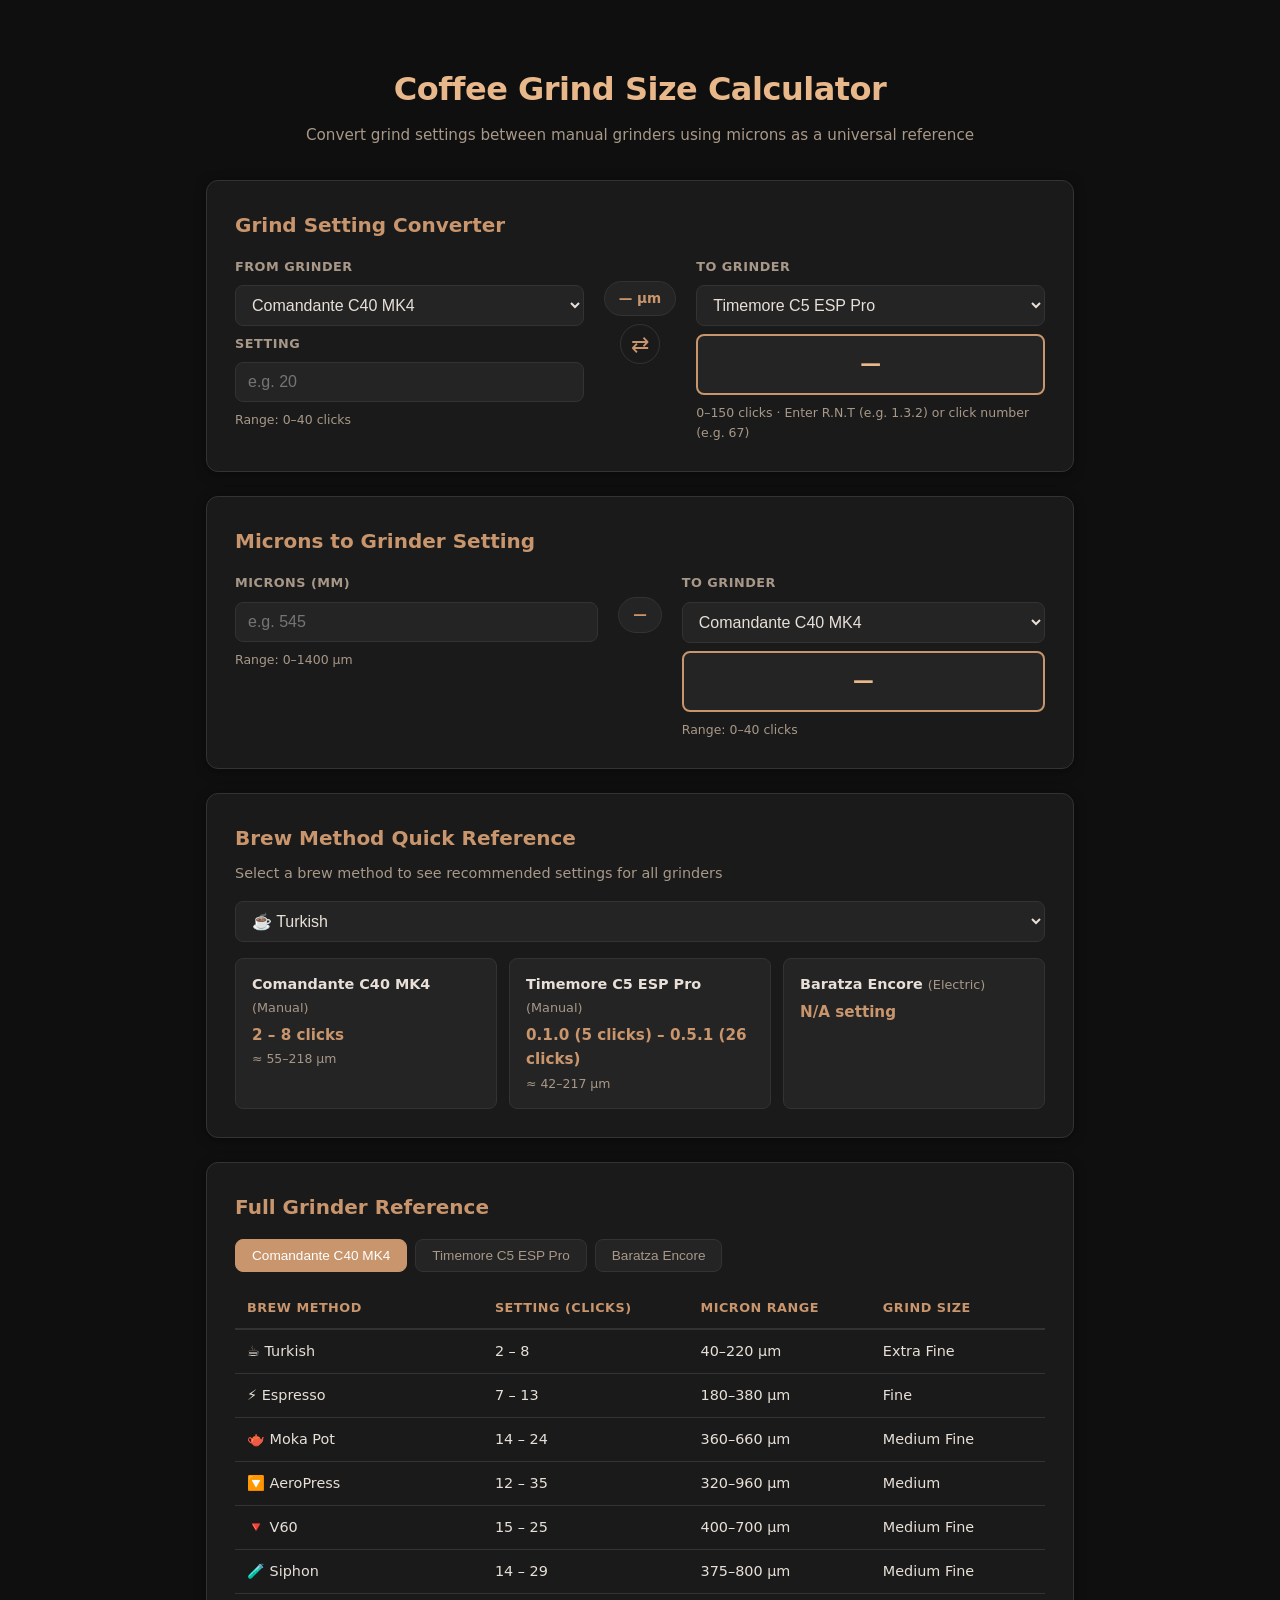
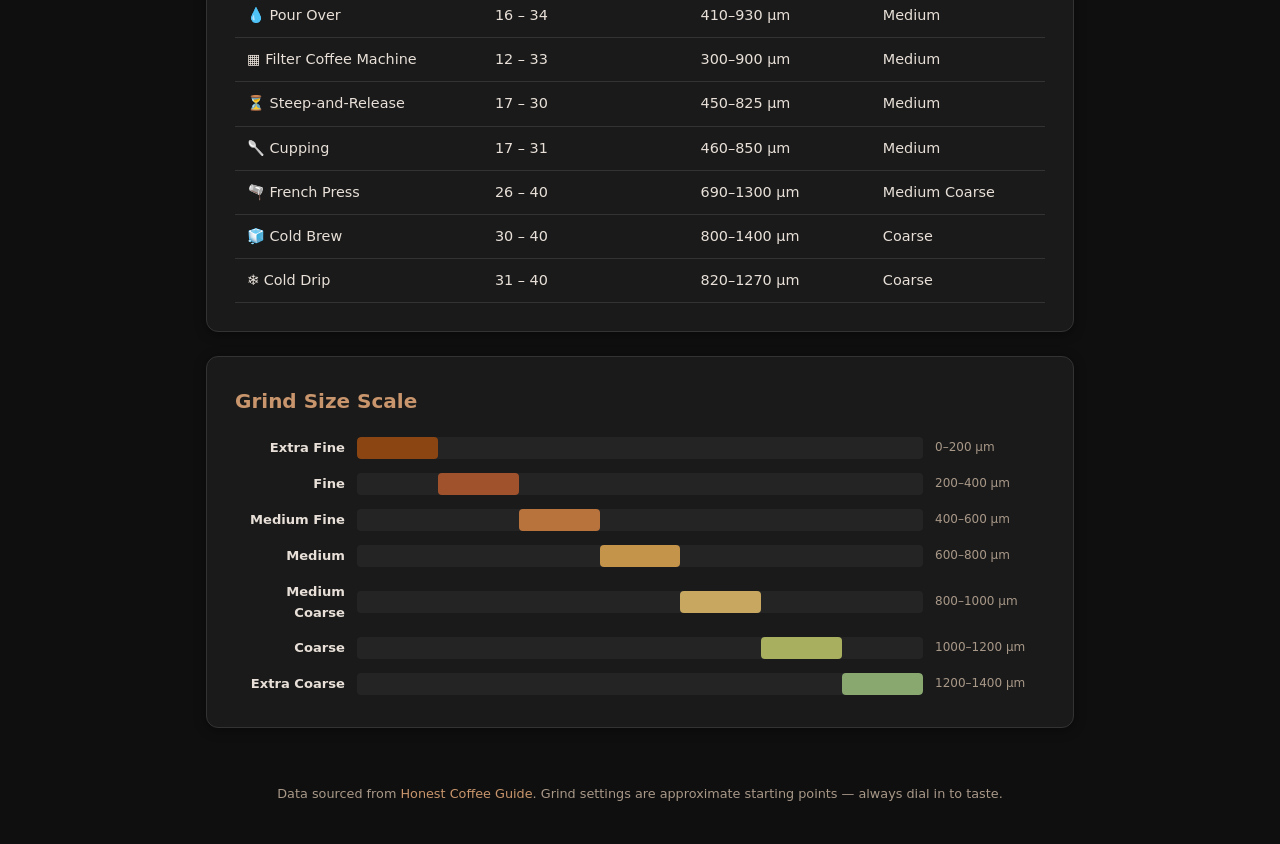
==== v2/index.html @ f68065a9 "V2 Grind Calculator" ====
<!DOCTYPE html>
<html lang="en">
<head>
<meta charset="UTF-8">
<meta name="viewport" content="width=device-width, initial-scale=1.0">
<title>Coffee Grind Size Calculator</title>
<link rel="stylesheet" href="style.css">
</head>
<body>
<div class="container">
  <header>
    <h1>Coffee Grind Size Calculator</h1>
    <p class="subtitle">Convert grind settings between manual grinders using microns as a universal reference</p>
  </header>

  <main>
    <!-- Converter Section -->
    <section class="converter-card">
      <h2>Grind Setting Converter</h2>
      <div class="converter-grid">
        <div class="converter-col">
          <label for="source-grinder">From Grinder</label>
          <select id="source-grinder"></select>
          <label for="source-value">Setting</label>
          <input type="text" id="source-value" placeholder="e.g. 20">
          <p class="input-hint" id="source-hint"></p>
        </div>
        <div class="converter-arrow">
          <span id="micron-display">— μm</span>
          <button id="swap-btn" title="Swap grinders">⇄</button>
        </div>
        <div class="converter-col">
          <label for="target-grinder">To Grinder</label>
          <select id="target-grinder"></select>
          <div class="result-box">
            <span id="result-value">—</span>
          </div>
          <p class="result-hint" id="target-hint"></p>
        </div>
      </div>
    </section>

    <!-- Microns to Grinder Converter -->
    <section class="converter-card">
      <h2>Microns to Grinder Setting</h2>
      <div class="micron-converter-grid">
        <div class="converter-col">
          <label for="micron-input">Microns (μm)</label>
          <input type="number" id="micron-input" placeholder="e.g. 545" min="0" max="1400">
          <p class="input-hint" id="micron-input-hint">Range: 0–1400 μm</p>
        </div>
        <div class="converter-arrow">
          <span id="micron-category">—</span>
        </div>
        <div class="converter-col">
          <label for="micron-target-grinder">To Grinder</label>
          <select id="micron-target-grinder"></select>
          <div class="result-box">
            <span id="micron-result-value">—</span>
          </div>
          <p class="result-hint" id="micron-target-hint"></p>
        </div>
      </div>
    </section>

    <!-- Brew Method Quick Reference -->
    <section class="brew-card">
      <h2>Brew Method Quick Reference</h2>
      <p class="section-desc">Select a brew method to see recommended settings for all grinders</p>
      <div class="brew-selector">
        <select id="brew-method"></select>
      </div>
      <div class="brew-results" id="brew-results"></div>
    </section>

    <!-- Grinder Reference Table -->
    <section class="reference-card">
      <h2>Full Grinder Reference</h2>
      <div class="tab-bar" id="grinder-tabs"></div>
      <div class="reference-table-wrap" id="reference-table"></div>
    </section>

    <!-- Micron Scale -->
    <section class="scale-card">
      <h2>Grind Size Scale</h2>
      <div class="micron-scale" id="micron-scale"></div>
    </section>
  </main>

  <footer>
    <p>Data sourced from <a href="https://honestcoffeeguide.com/coffee-grind-size-chart/" target="_blank">Honest Coffee Guide</a>. Grind settings are approximate starting points — always dial in to taste.</p>
  </footer>
</div>
<script src="app.js"></script>
<script src="grinders.js"></script>
<script src="converter.js"></script>
<script src="ui.js"></script>
</body>
</html>
---- v2/style.css ----
*,*::before,*::after{box-sizing:border-box;margin:0;padding:0}
:root{
  --bg:#0f0f0f;--surface:#1a1a1a;--surface2:#242424;--border:#333;
  --text:#e8e0d8;--text2:#a89888;--accent:#c8956c;--accent2:#e8b88a;
  --espresso:#6b3a2a;--green:#5a8a5a;--red:#a85a5a;
  --radius:12px;--shadow:0 2px 12px rgba(0,0,0,.4);
}
body{font-family:'Segoe UI',system-ui,-apple-system,sans-serif;background:var(--bg);color:var(--text);line-height:1.6;min-height:100vh}
.container{max-width:900px;margin:0 auto;padding:24px 16px}
header{text-align:center;padding:40px 0 32px}
h1{font-size:2rem;color:var(--accent2);font-weight:700;letter-spacing:-.5px}
.subtitle{color:var(--text2);margin-top:8px;font-size:.95rem}
h2{font-size:1.25rem;color:var(--accent);margin-bottom:16px;font-weight:600}
section{background:var(--surface);border:1px solid var(--border);border-radius:var(--radius);padding:28px;margin-bottom:24px;box-shadow:var(--shadow)}
.section-desc{color:var(--text2);font-size:.9rem;margin:-8px 0 16px}
.converter-grid{display:grid;grid-template-columns:1fr auto 1fr;gap:20px;align-items:start}
.converter-col{display:flex;flex-direction:column;gap:8px}
.converter-col label{font-size:.8rem;color:var(--text2);text-transform:uppercase;letter-spacing:.5px;font-weight:600}
.converter-col select,.converter-col input{background:var(--surface2);border:1px solid var(--border);color:var(--text);padding:10px 12px;border-radius:8px;font-size:1rem;outline:none;transition:border-color .2s}
.converter-col select:focus,.converter-col input:focus{border-color:var(--accent)}
.converter-arrow{display:flex;flex-direction:column;align-items:center;justify-content:center;gap:8px;padding-top:24px}
#micron-display{font-size:.85rem;color:var(--accent);font-weight:600;white-space:nowrap;background:var(--surface2);padding:6px 14px;border-radius:20px;border:1px solid var(--border)}
#swap-btn{background:none;border:1px solid var(--border);color:var(--accent);font-size:1.4rem;cursor:pointer;border-radius:50%;width:40px;height:40px;display:flex;align-items:center;justify-content:center;transition:all .2s}
#swap-btn:hover{background:var(--surface2);border-color:var(--accent)}
.result-box{background:var(--surface2);border:2px solid var(--accent);border-radius:8px;padding:12px;text-align:center;min-height:46px;display:flex;align-items:center;justify-content:center}
#result-value{font-size:1.3rem;font-weight:700;color:var(--accent2);display:flex;flex-direction:column;align-items:center;gap:2px}
#result-value .click-count{font-size:.85rem;font-weight:600;color:var(--text2)}
.input-hint,.result-hint{font-size:.78rem;color:var(--text2);min-height:1.2em}
.micron-converter-grid{display:grid;grid-template-columns:1fr auto 1fr;gap:20px;align-items:start}
#micron-result-value{font-size:1.3rem;font-weight:700;color:var(--accent2);display:flex;flex-direction:column;align-items:center;gap:2px}
#micron-result-value .click-count{font-size:.85rem;font-weight:600;color:var(--text2)}
#micron-category{font-size:.85rem;color:var(--accent);font-weight:600;white-space:nowrap;background:var(--surface2);padding:6px 14px;border-radius:20px;border:1px solid var(--border)}
.brew-selector{margin-bottom:16px}
.brew-selector select{background:var(--surface2);border:1px solid var(--border);color:var(--text);padding:10px 12px;border-radius:8px;font-size:1rem;width:100%;outline:none}
.brew-selector select:focus{border-color:var(--accent)}
.brew-results{display:grid;grid-template-columns:repeat(auto-fit,minmax(240px,1fr));gap:12px}
.brew-result-item{background:var(--surface2);border:1px solid var(--border);border-radius:8px;padding:14px 16px}
.brew-result-item .grinder-name{font-weight:600;font-size:.9rem}
.brew-result-item .grinder-range{color:var(--accent);font-weight:600;font-size:.95rem;margin-top:4px}
.brew-result-item .micron-range{color:var(--text2);font-size:.78rem;margin-top:2px}
.tab-bar{display:flex;gap:8px;margin-bottom:16px;flex-wrap:wrap}
.tab-bar button{background:var(--surface2);border:1px solid var(--border);color:var(--text2);padding:8px 16px;border-radius:8px;cursor:pointer;font-size:.85rem;transition:all .2s}
.tab-bar button.active{background:var(--accent);color:#fff;border-color:var(--accent)}
.tab-bar button:hover:not(.active){border-color:var(--accent);color:var(--text)}
.reference-table-wrap{overflow-x:auto}
table{width:100%;border-collapse:collapse;font-size:.9rem}
th{text-align:left;padding:10px 12px;border-bottom:2px solid var(--border);color:var(--accent);font-weight:600;font-size:.8rem;text-transform:uppercase;letter-spacing:.5px}
td{padding:10px 12px;border-bottom:1px solid var(--border)}
tr:hover td{background:var(--surface2)}
.micron-scale{display:flex;flex-direction:column;gap:6px}
.scale-row{display:flex;align-items:center;gap:12px;padding:4px 0}
.scale-label{width:110px;font-size:.82rem;font-weight:600;text-align:right;flex-shrink:0}
.scale-bar-wrap{flex:1;height:22px;background:var(--surface2);border-radius:4px;position:relative;overflow:hidden}
.scale-bar{height:100%;border-radius:4px;position:absolute}
.scale-range{font-size:.75rem;color:var(--text2);width:110px;flex-shrink:0}
footer{text-align:center;padding:32px 0 16px;color:var(--text2);font-size:.8rem}
footer a{color:var(--accent);text-decoration:none}
footer a:hover{text-decoration:underline}
@media(max-width:640px){
  .converter-grid,.micron-converter-grid{grid-template-columns:1fr;gap:16px}
  .converter-arrow{flex-direction:row;padding:0}
  h1{font-size:1.5rem}
  section{padding:20px 16px}
  .brew-results{grid-template-columns:1fr}
  .scale-label{width:80px;font-size:.75rem}
  .scale-range{width:90px;font-size:.7rem}
}
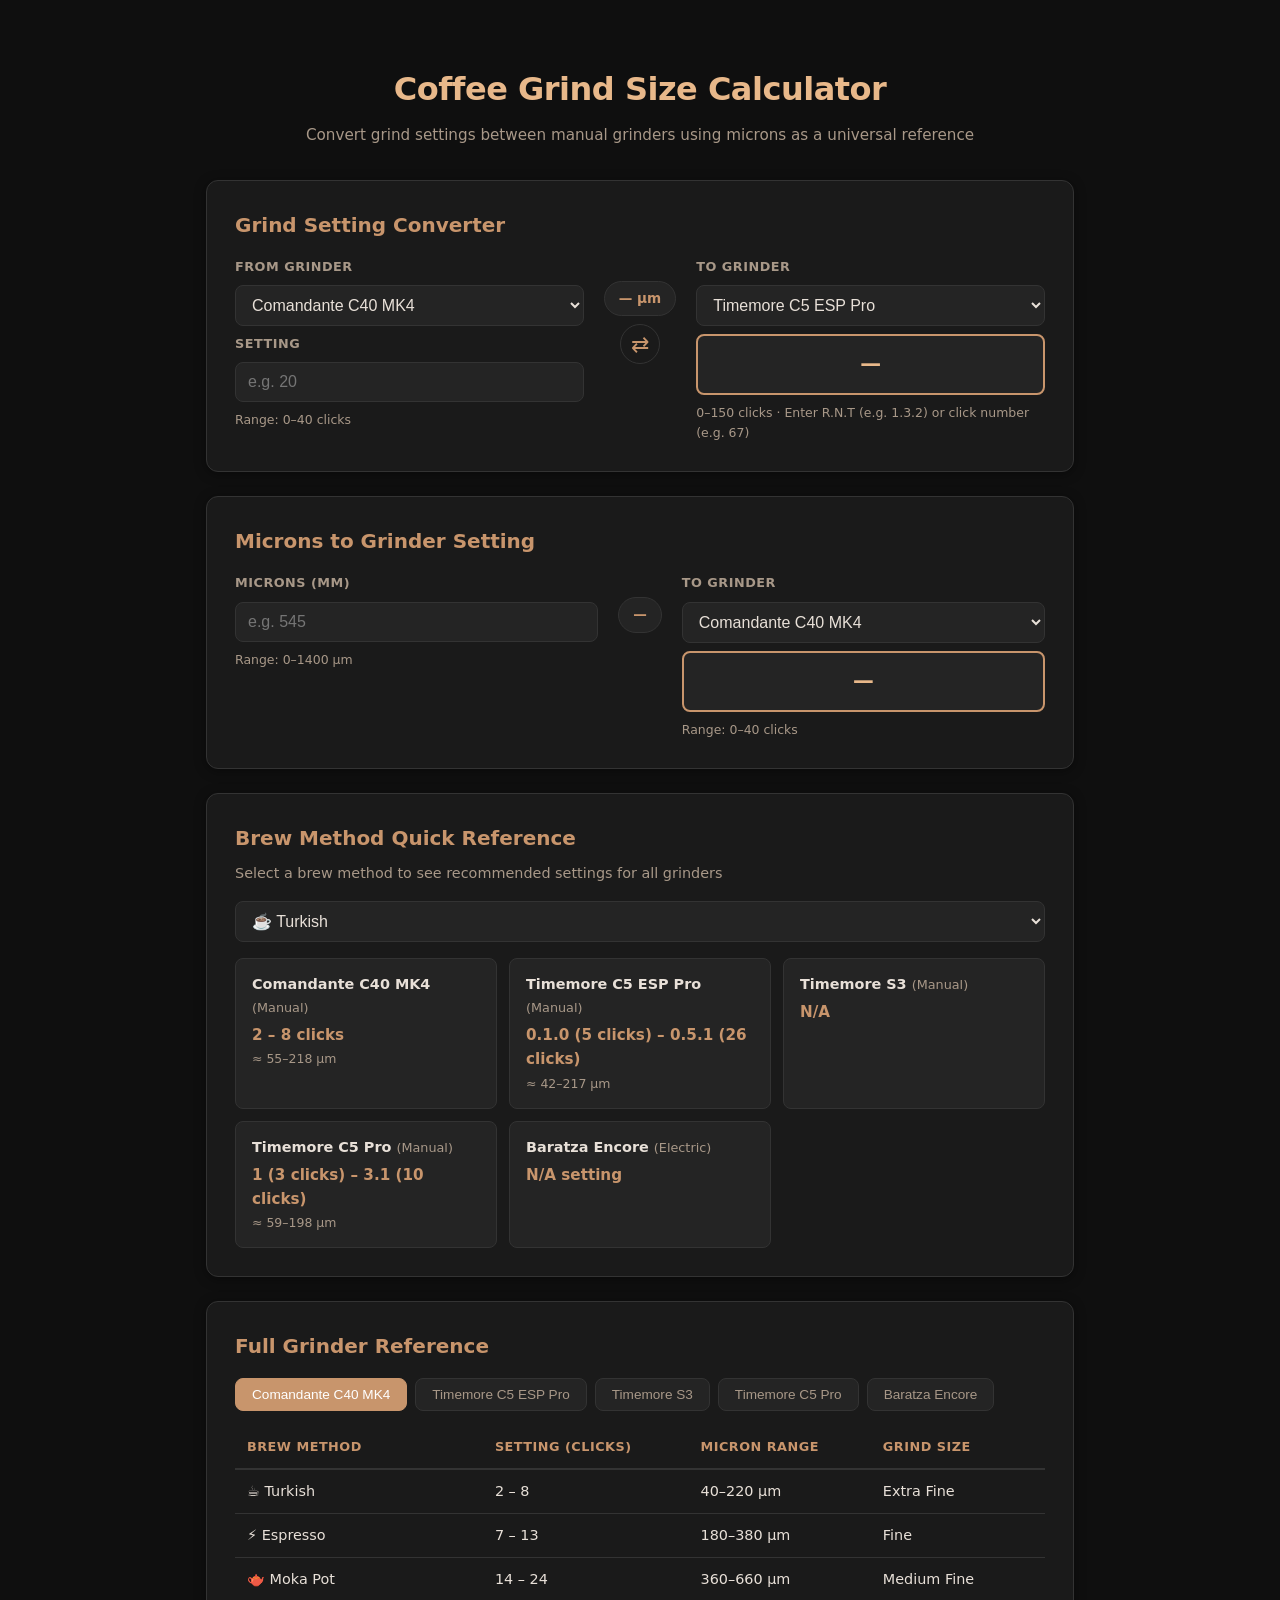
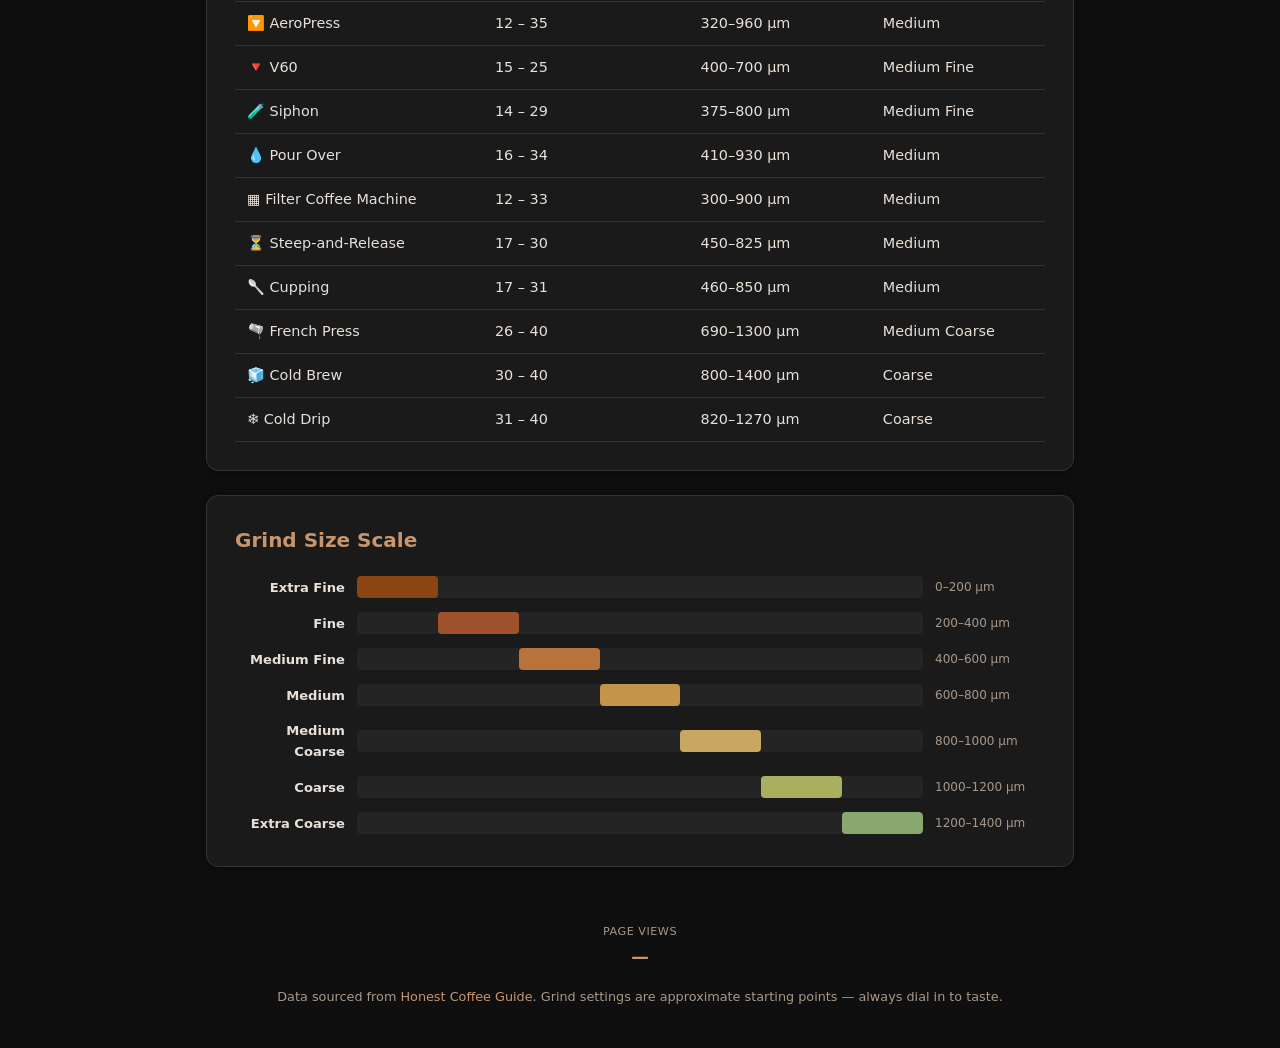
==== commit ae32fcfa: "Add visitor counter to footer with GoatCounter integration" ====
--- a/v2/index.html
+++ b/v2/index.html
@@ -88,8 +88,32 @@
   </main>
 
   <footer>
+    <div class="visit-counter" id="visit-counter">
+      <span class="counter-item"><span class="counter-label">Page Views</span><span class="counter-value" id="total-views">—</span></span>
+    </div>
     <p>Data sourced from <a href="https://honestcoffeeguide.com/coffee-grind-size-chart/" target="_blank">Honest Coffee Guide</a>. Grind settings are approximate starting points — always dial in to taste.</p>
   </footer>
+  
+  <!-- GoatCounter analytics & visitor counter -->
+  <!-- Replace MYCODE with your GoatCounter site code (e.g. coffee-grind) -->
+  <script>
+    var defined = setInterval(function () {
+      if (globalThis.goatcounter && globalThis.goatcounter.visit_count) {
+        clearInterval(defined);
+        // Fetch total site views via JSON and display in footer
+        var r = new XMLHttpRequest();
+        r.addEventListener('load', function () {
+          var data = JSON.parse(this.responseText);
+          var el = document.getElementById('total-views');
+          if (el) el.textContent = data.count;
+        });
+        r.open('GET', 'https://coffee-grind.goatcounter.com/counter/TOTAL.json');
+        r.send();
+      }
+    }, 100);
+  </script>
+  <script data-goatcounter="https://coffee-grind.goatcounter.com/count" async src="//gc.zgo.at/count.js"></script>
+
 </div>
 <script src="app.js"></script>
 <script src="grinders.js"></script>
--- a/v2/style.css
+++ b/v2/style.css
@@ -53,6 +53,10 @@
 .scale-bar-wrap{flex:1;height:22px;background:var(--surface2);border-radius:4px;position:relative;overflow:hidden}
 .scale-bar{height:100%;border-radius:4px;position:absolute}
 .scale-range{font-size:.75rem;color:var(--text2);width:110px;flex-shrink:0}
+.visit-counter{display:flex;justify-content:center;align-items:center;margin-bottom:16px}
+.counter-item{display:flex;flex-direction:column;align-items:center;gap:2px}
+.counter-label{font-size:.7rem;text-transform:uppercase;letter-spacing:.5px;color:var(--text2)}
+.counter-value{font-size:1.1rem;font-weight:700;color:var(--accent)}
 footer{text-align:center;padding:32px 0 16px;color:var(--text2);font-size:.8rem}
 footer a{color:var(--accent);text-decoration:none}
 footer a:hover{text-decoration:underline}
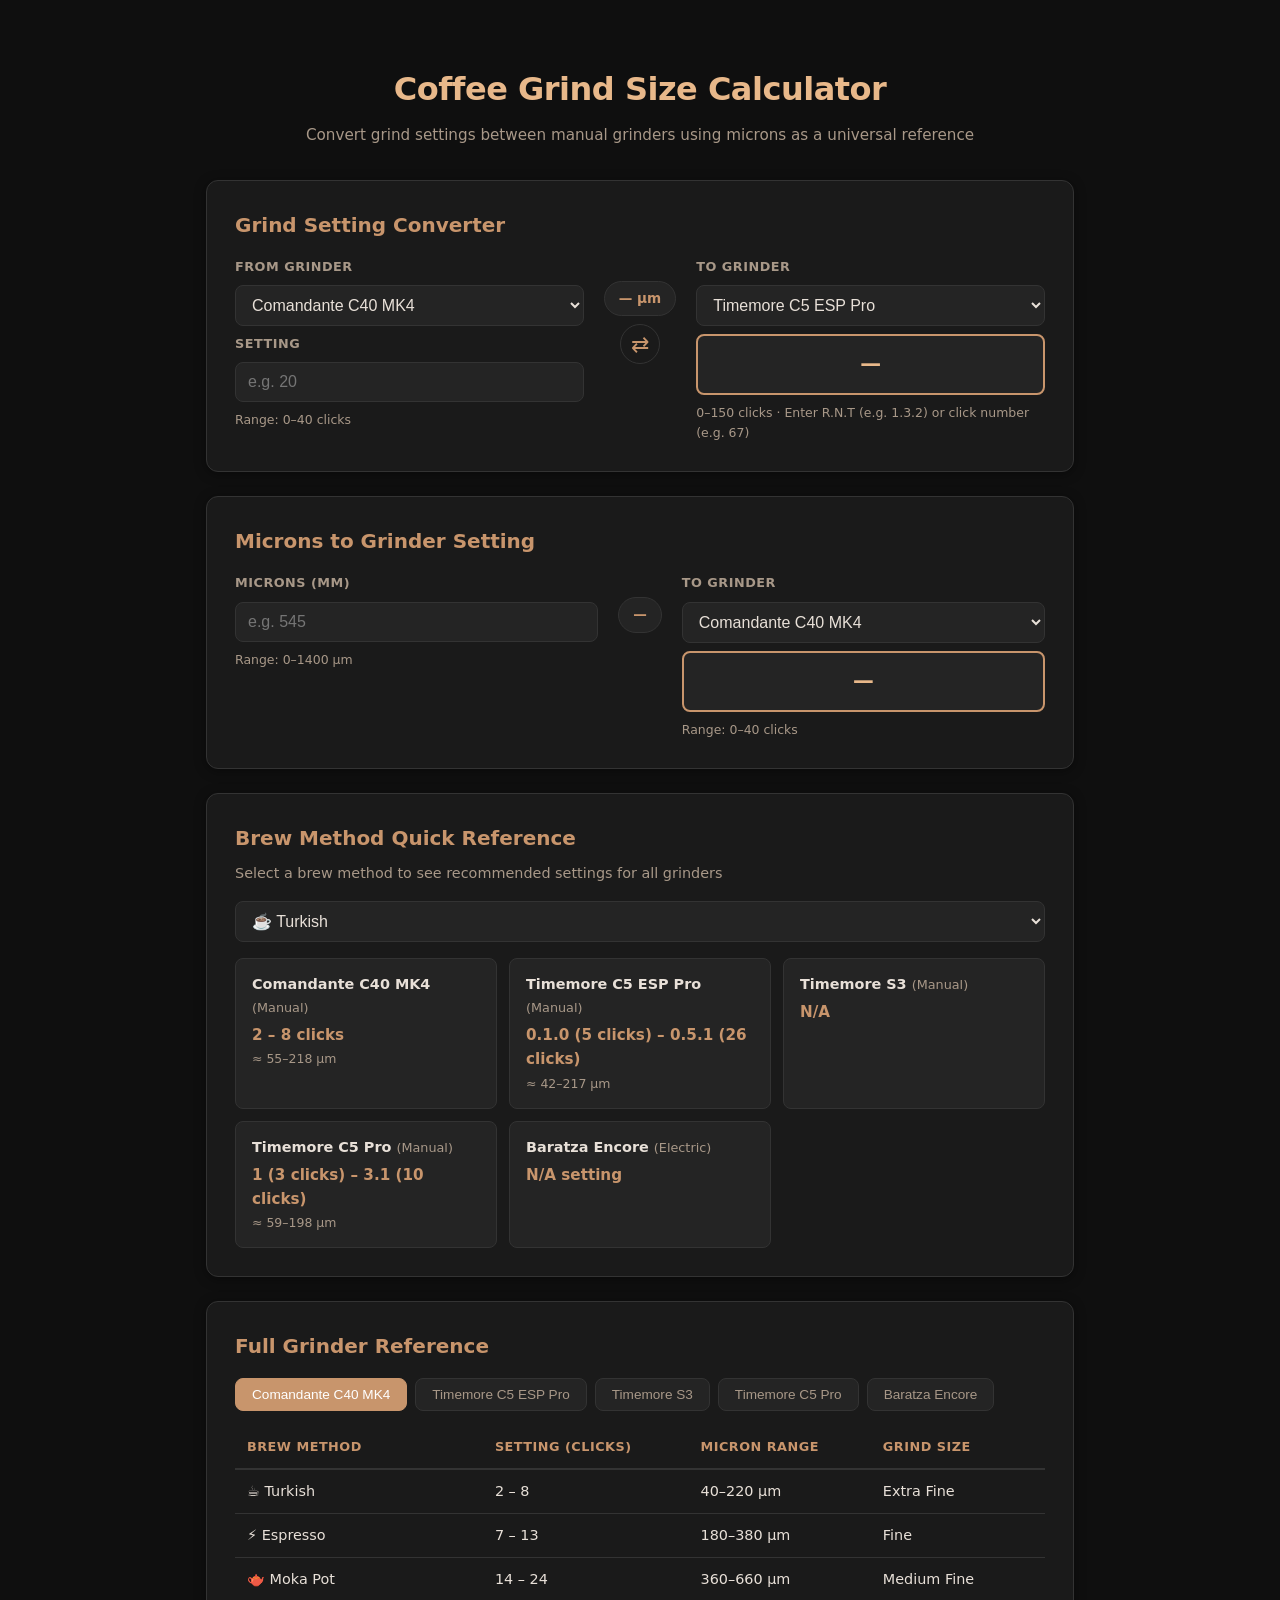
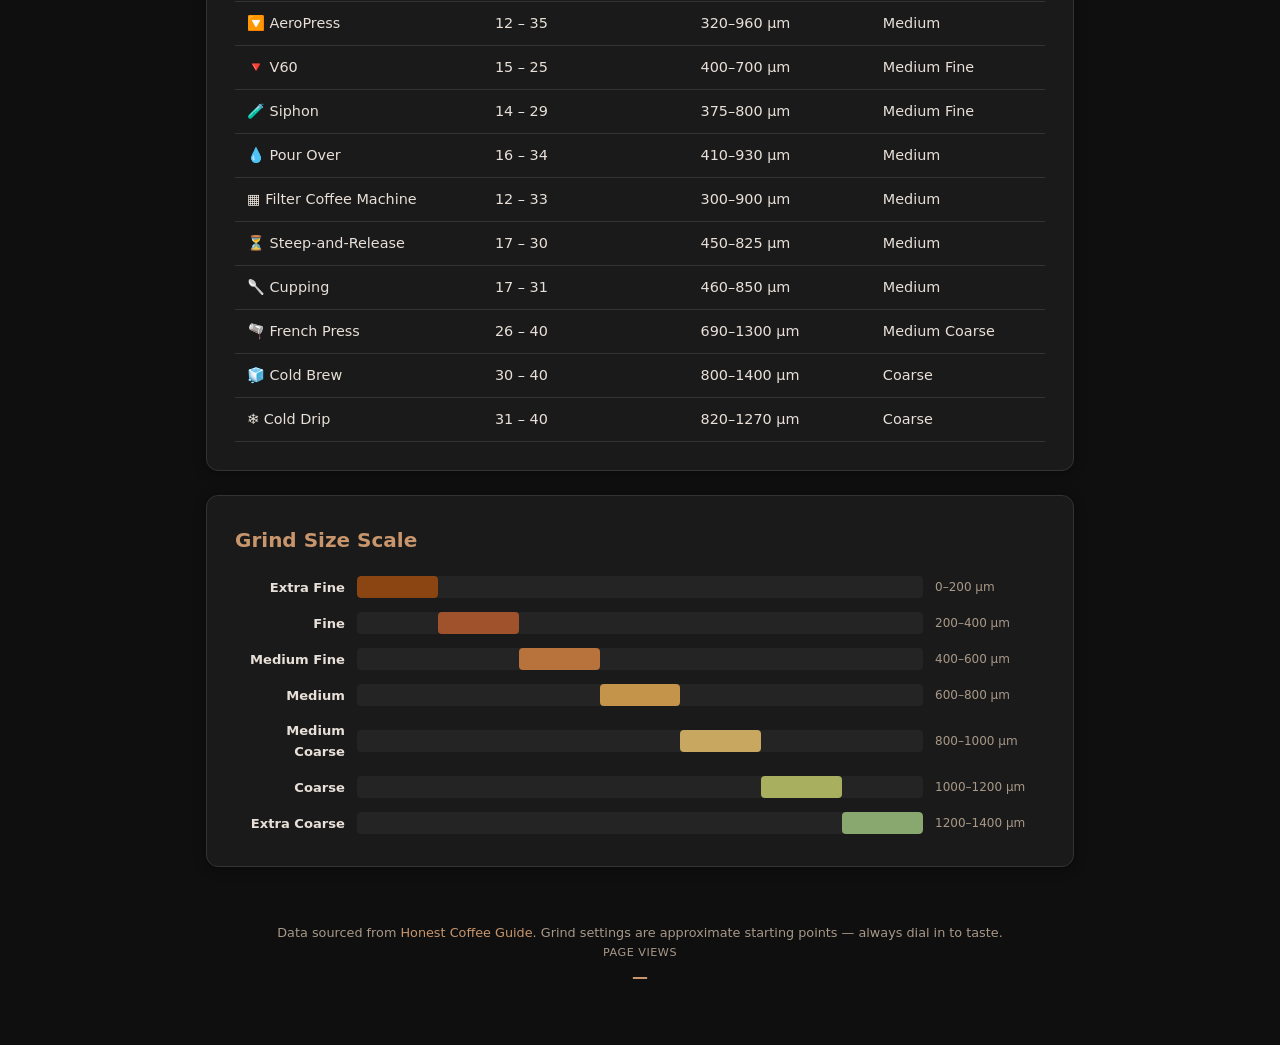
==== commit d610ccab: "Add visitor counter to footer with GoatCounter integration and style adjustments" ====
--- a/v2/index.html
+++ b/v2/index.html
@@ -88,32 +88,26 @@
   </main>
 
   <footer>
+    <p>Data sourced from <a href="https://honestcoffeeguide.com/coffee-grind-size-chart/" target="_blank">Honest Coffee Guide</a>. Grind settings are approximate starting points — always dial in to taste.</p>
     <div class="visit-counter" id="visit-counter">
       <span class="counter-item"><span class="counter-label">Page Views</span><span class="counter-value" id="total-views">—</span></span>
     </div>
-    <p>Data sourced from <a href="https://honestcoffeeguide.com/coffee-grind-size-chart/" target="_blank">Honest Coffee Guide</a>. Grind settings are approximate starting points — always dial in to taste.</p>
   </footer>
   
   <!-- GoatCounter analytics & visitor counter -->
   <!-- Replace MYCODE with your GoatCounter site code (e.g. coffee-grind) -->
   <script>
     var defined = setInterval(function () {
-      if (globalThis.goatcounter && globalThis.goatcounter.visit_count) {
+      if (window.goatcounter && window.goatcounter.visit_count) {
         clearInterval(defined);
-        // Fetch total site views via JSON and display in footer
-        var r = new XMLHttpRequest();
-        r.addEventListener('load', function () {
-          var data = JSON.parse(this.responseText);
-          var el = document.getElementById('total-views');
-          if (el) el.textContent = data.count;
-        });
-        r.open('GET', 'https://coffee-grind.goatcounter.com/counter/TOTAL.json');
-        r.send();
+
+        var el = document.getElementById('total-views');
+        if (el) el.textContent = window.goatcounter.count.length;
       }
     }, 100);
   </script>
   <script data-goatcounter="https://coffee-grind.goatcounter.com/count" async src="//gc.zgo.at/count.js"></script>
-
+  
 </div>
 <script src="app.js"></script>
 <script src="grinders.js"></script>
--- a/v2/style.css
+++ b/v2/style.css
@@ -56,7 +56,7 @@
 .visit-counter{display:flex;justify-content:center;align-items:center;margin-bottom:16px}
 .counter-item{display:flex;flex-direction:column;align-items:center;gap:2px}
 .counter-label{font-size:.7rem;text-transform:uppercase;letter-spacing:.5px;color:var(--text2)}
-.counter-value{font-size:1.1rem;font-weight:700;color:var(--accent)}
+.counter-value{font-size:1rem;font-weight:700;color:var(--accent)}
 footer{text-align:center;padding:32px 0 16px;color:var(--text2);font-size:.8rem}
 footer a{color:var(--accent);text-decoration:none}
 footer a:hover{text-decoration:underline}
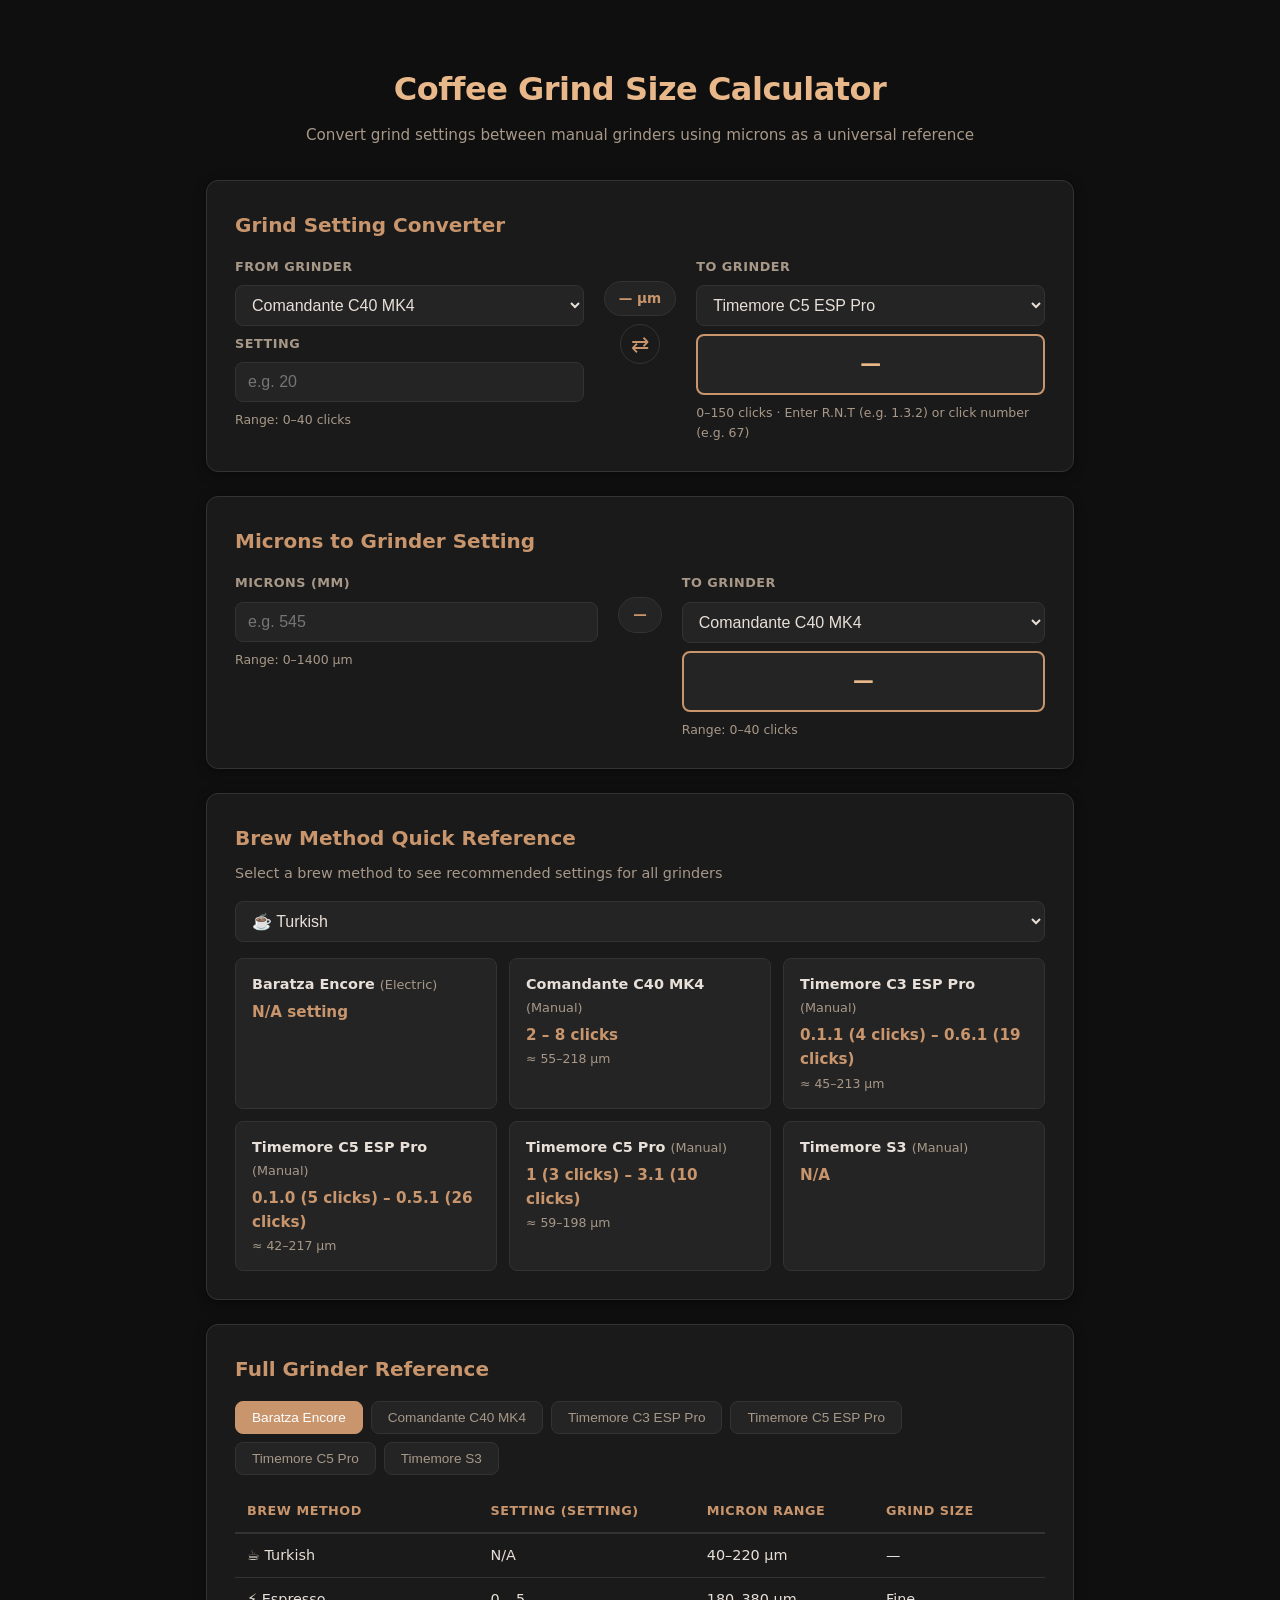
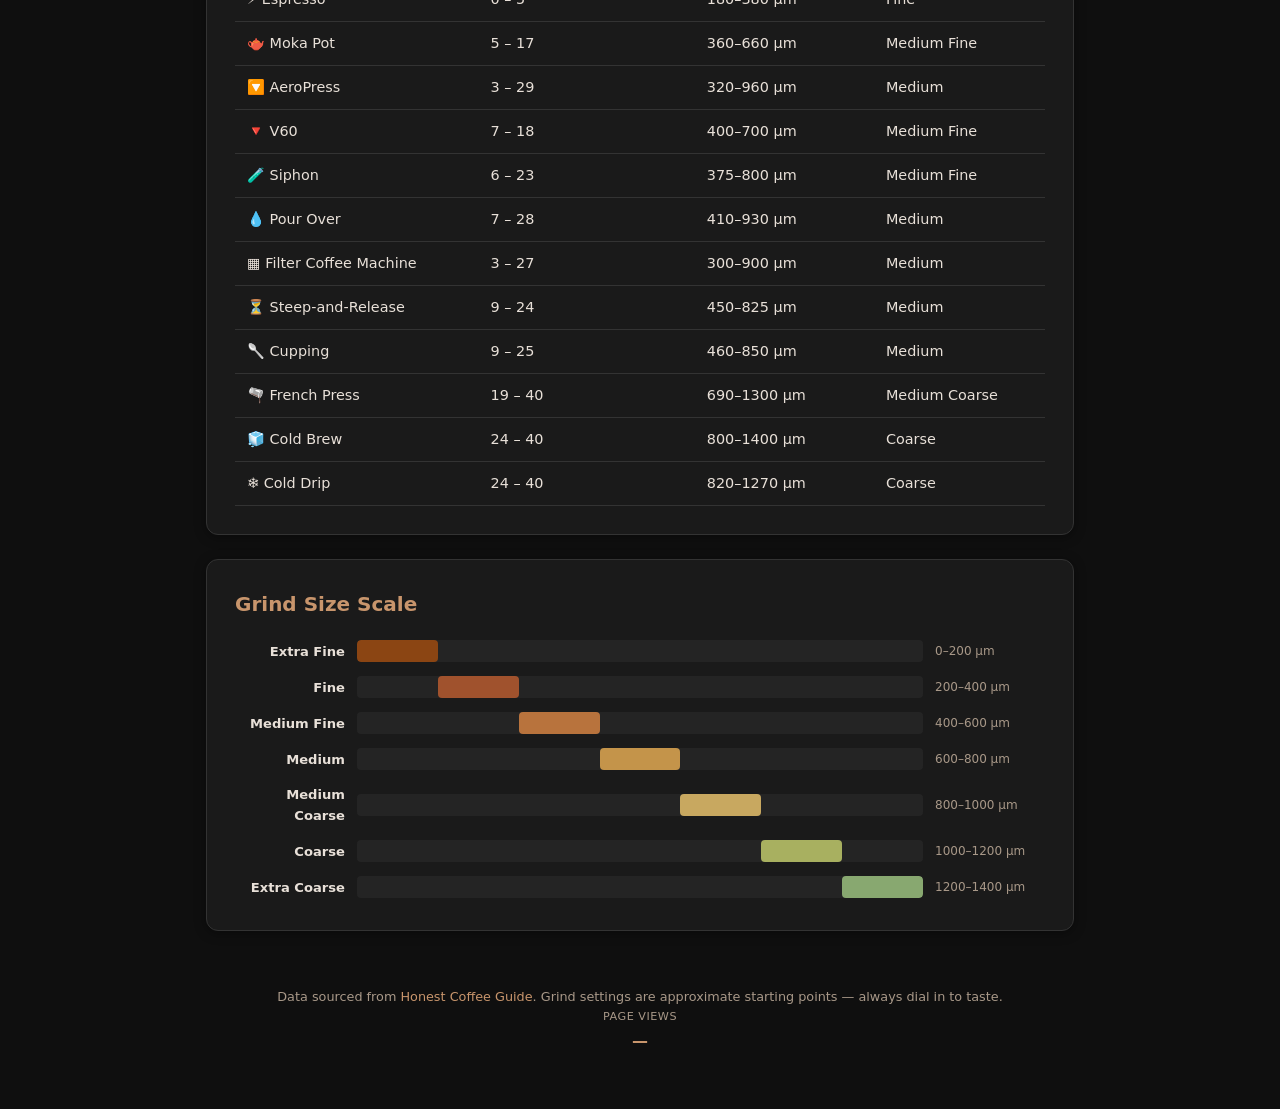
==== commit 16eedeec: "Add tab Icon" ====
--- a/v2/index.html
+++ b/v2/index.html
@@ -2,6 +2,7 @@
 <html lang="en">
 <head>
 <meta charset="UTF-8">
+<link rel="icon" href="data:image/svg+xml,<svg xmlns='http://www.w3.org/2000/svg' viewBox='0 0 100 100'><text y='.9em' font-size='90'>☕</text></svg>" />
 <meta name="viewport" content="width=device-width, initial-scale=1.0">
 <title>Coffee Grind Size Calculator</title>
 <link rel="stylesheet" href="style.css">
@@ -93,21 +94,36 @@
       <span class="counter-item"><span class="counter-label">Page Views</span><span class="counter-value" id="total-views">—</span></span>
     </div>
   </footer>
-  
+
   <!-- GoatCounter analytics & visitor counter -->
-  <!-- Replace MYCODE with your GoatCounter site code (e.g. coffee-grind) -->
   <script>
     var defined = setInterval(function () {
       if (window.goatcounter && window.goatcounter.visit_count) {
         clearInterval(defined);
 
-        var el = document.getElementById('total-views');
-        if (el) el.textContent = window.goatcounter.count.length;
+        // var el = document.getElementById('total-views');
+        // if (el) el.textContent = window.goatcounter.count.length;
+
+        let r = new XMLHttpRequest();
+        r.addEventListener('load', function() {
+            var el = document.getElementById('total-views');
+            if (el) el.textContent = JSON.parse(this.responseText).count
+        })
+
+        // Should be exact (encoded) path as it appears in the UI. This uses
+        // GoatCounter's count.js
+        let path = window.goatcounter.get_data()['p']
+        // Or alternatively, do it manually. Will return HTTP status 404 if the
+        // path is not found).
+        //let path = location.pathname
+
+        r.open('GET', 'https://coffee-grind.goatcounter.com/counter/' + encodeURIComponent(path) + '.json')
+        r.send()
       }
     }, 100);
   </script>
   <script data-goatcounter="https://coffee-grind.goatcounter.com/count" async src="//gc.zgo.at/count.js"></script>
-  
+
 </div>
 <script src="app.js"></script>
 <script src="grinders.js"></script>
